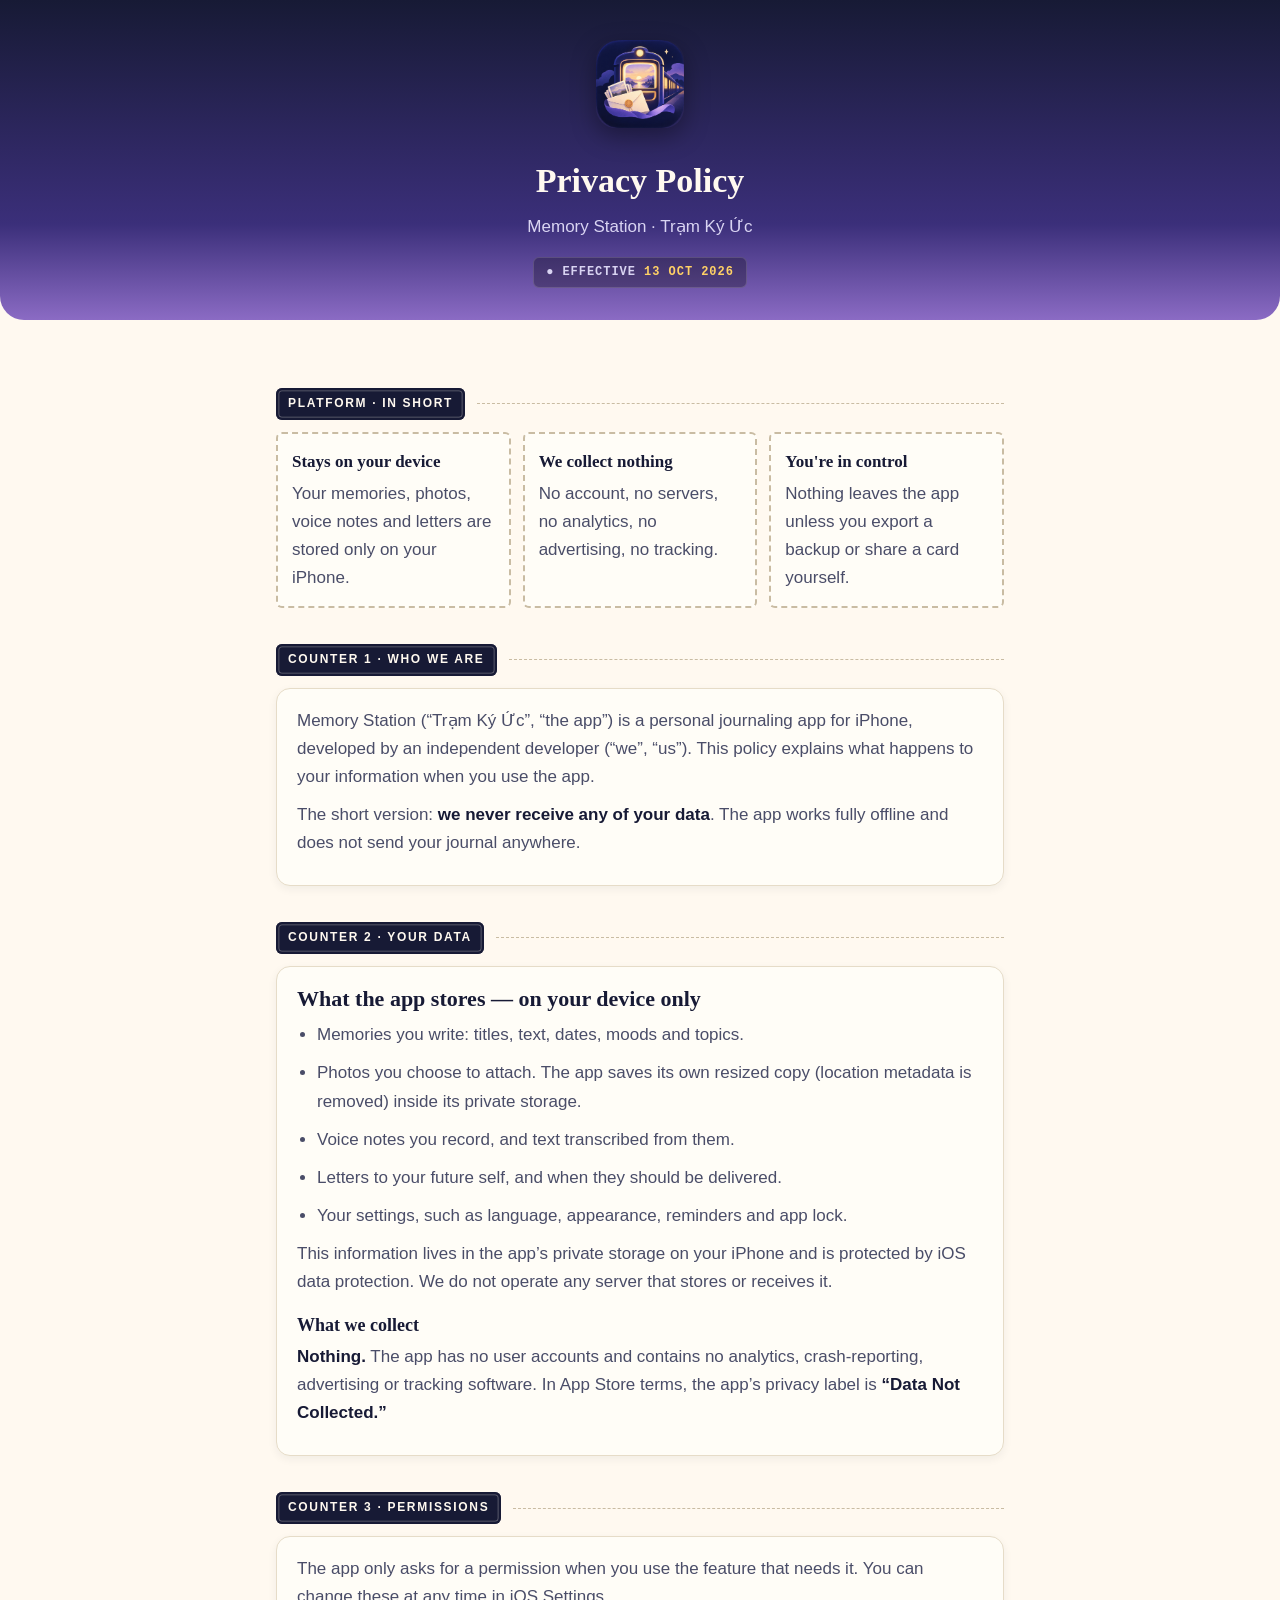
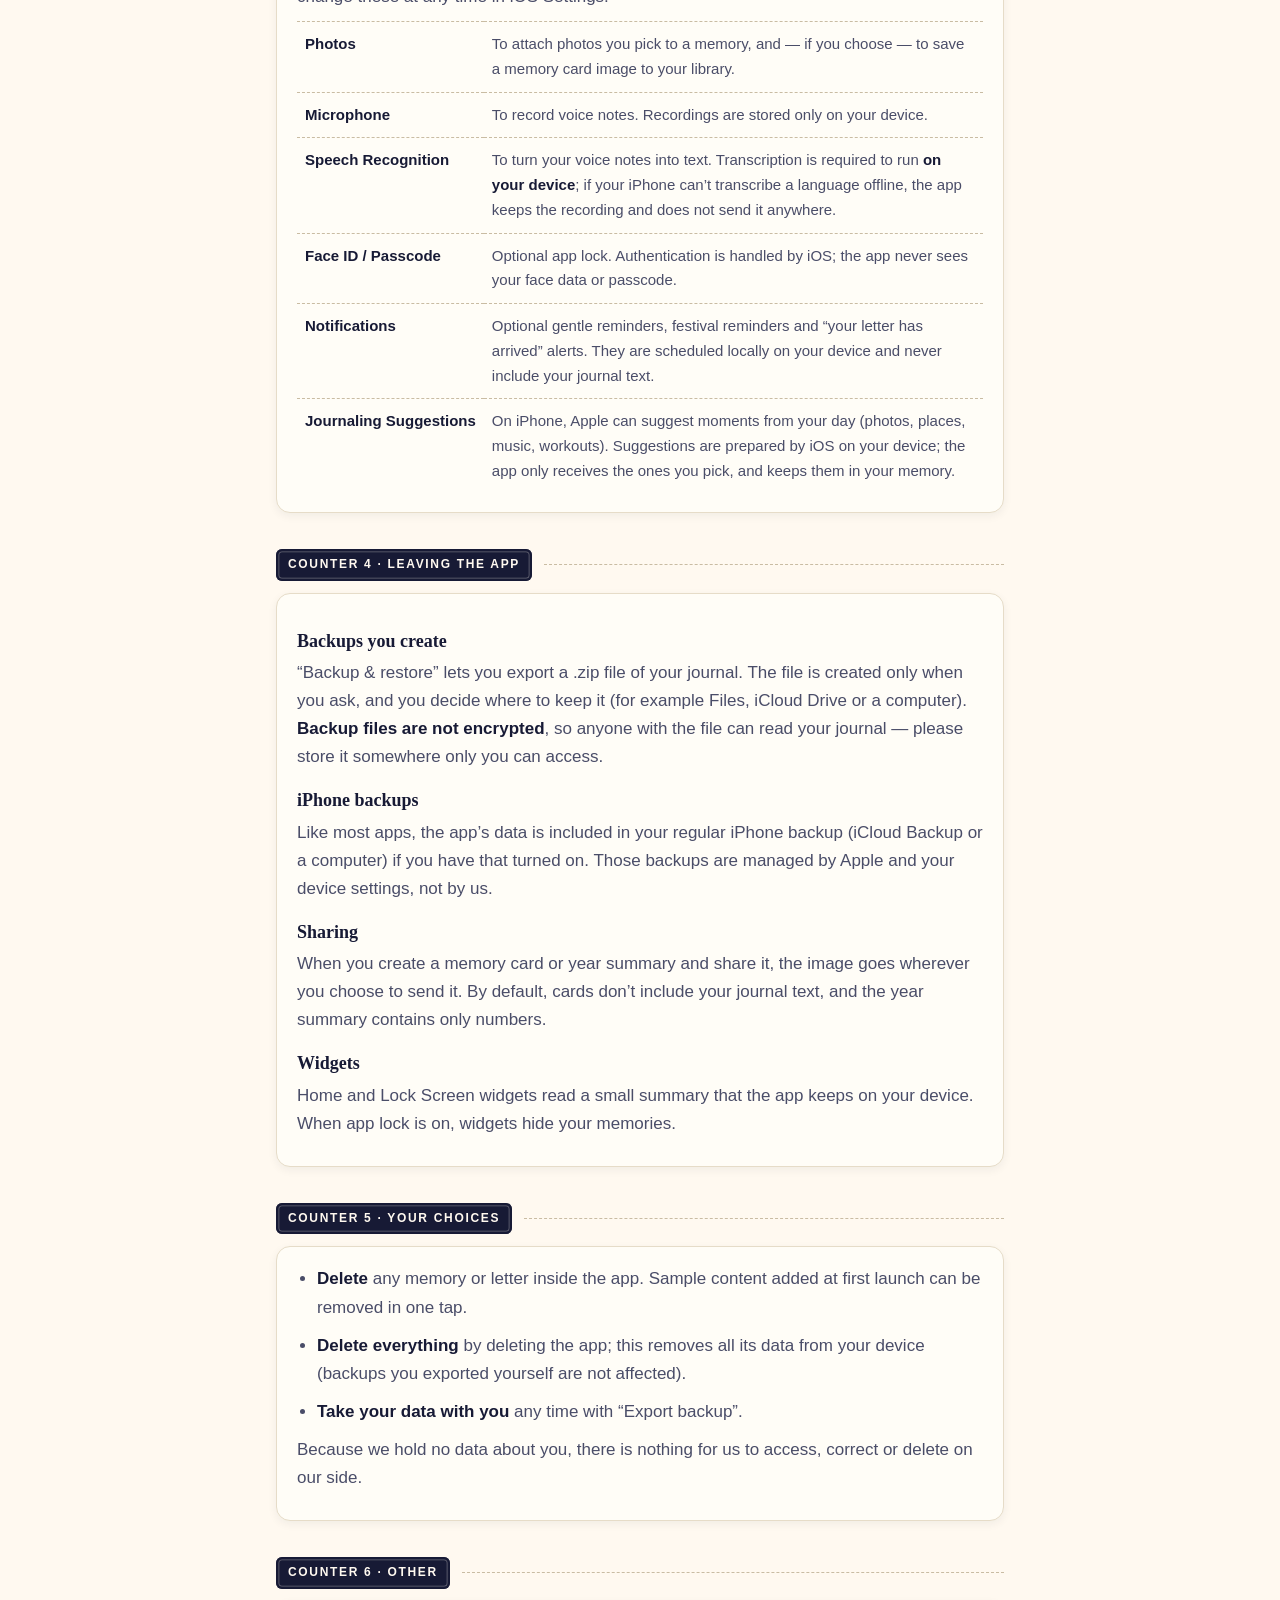
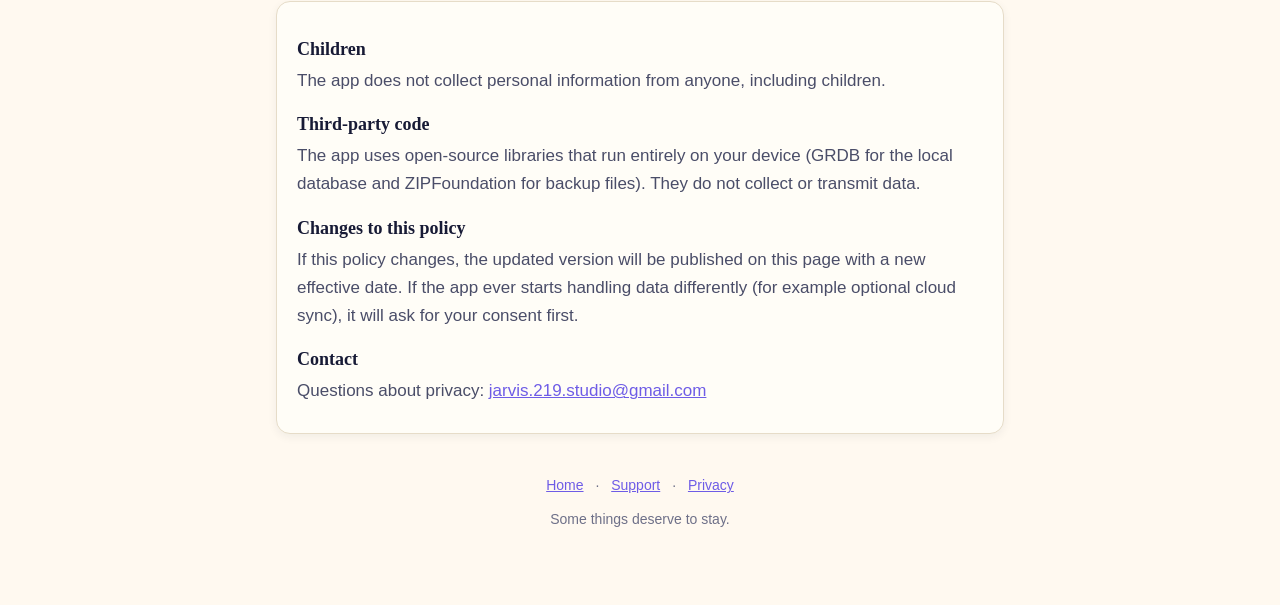
==== privacy/index.html @ 6fb0e3b6 "Add Memory Station privacy policy and support pages" ====
<!doctype html>
<html lang="en">
<head>
<meta charset="utf-8">
<meta name="viewport" content="width=device-width, initial-scale=1">
<title>Privacy Policy — Memory Station (Trạm Ký Ức)</title>
<meta name="description" content="Memory Station is a private journal. Your memories stay on your device; we collect no data.">
<link rel="icon" href="../icon.png">
<link rel="stylesheet" href="../style.css">
</head>
<body>
<header class="hero">
  <img src="../icon.png" alt="">
  <h1>Privacy Policy</h1>
  <p>Memory Station · Trạm Ký Ức</p>
  <div class="board">● EFFECTIVE <b>13 OCT 2026</b></div>
</header>

<main class="wrap">
  <div class="sign"><span>Platform · In short</span></div>
  <div class="summary">
    <div class="stamp"><b>Stays on your device</b>Your memories, photos, voice notes and letters are stored only on your iPhone.</div>
    <div class="stamp"><b>We collect nothing</b>No account, no servers, no analytics, no advertising, no tracking.</div>
    <div class="stamp"><b>You're in control</b>Nothing leaves the app unless you export a backup or share a card yourself.</div>
  </div>

  <div class="sign"><span>Counter 1 · Who we are</span></div>
  <div class="ticket">
    <p>Memory Station (“Trạm Ký Ức”, “the app”) is a personal journaling app for iPhone, developed by an independent developer (“we”, “us”). This policy explains what happens to your information when you use the app.</p>
    <p>The short version: <strong>we never receive any of your data</strong>. The app works fully offline and does not send your journal anywhere.</p>
  </div>

  <div class="sign"><span>Counter 2 · Your data</span></div>
  <div class="ticket">
    <h2>What the app stores — on your device only</h2>
    <ul>
      <li>Memories you write: titles, text, dates, moods and topics.</li>
      <li>Photos you choose to attach. The app saves its own resized copy (location metadata is removed) inside its private storage.</li>
      <li>Voice notes you record, and text transcribed from them.</li>
      <li>Letters to your future self, and when they should be delivered.</li>
      <li>Your settings, such as language, appearance, reminders and app lock.</li>
    </ul>
    <p>This information lives in the app’s private storage on your iPhone and is protected by iOS data protection. We do not operate any server that stores or receives it.</p>

    <h3>What we collect</h3>
    <p><strong>Nothing.</strong> The app has no user accounts and contains no analytics, crash-reporting, advertising or tracking software. In App Store terms, the app’s privacy label is <strong>“Data Not Collected.”</strong></p>
  </div>

  <div class="sign"><span>Counter 3 · Permissions</span></div>
  <div class="ticket">
    <p>The app only asks for a permission when you use the feature that needs it. You can change these at any time in iOS Settings.</p>
    <table>
      <tr><th>Photos</th><td>To attach photos you pick to a memory, and — if you choose — to save a memory card image to your library.</td></tr>
      <tr><th>Microphone</th><td>To record voice notes. Recordings are stored only on your device.</td></tr>
      <tr><th>Speech Recognition</th><td>To turn your voice notes into text. Transcription is required to run <strong>on your device</strong>; if your iPhone can’t transcribe a language offline, the app keeps the recording and does not send it anywhere.</td></tr>
      <tr><th>Face ID / Passcode</th><td>Optional app lock. Authentication is handled by iOS; the app never sees your face data or passcode.</td></tr>
      <tr><th>Notifications</th><td>Optional gentle reminders, festival reminders and “your letter has arrived” alerts. They are scheduled locally on your device and never include your journal text.</td></tr>
      <tr><th>Journaling Suggestions</th><td>On iPhone, Apple can suggest moments from your day (photos, places, music, workouts). Suggestions are prepared by iOS on your device; the app only receives the ones you pick, and keeps them in your memory.</td></tr>
    </table>
  </div>

  <div class="sign"><span>Counter 4 · Leaving the app</span></div>
  <div class="ticket">
    <h3>Backups you create</h3>
    <p>“Backup &amp; restore” lets you export a .zip file of your journal. The file is created only when you ask, and you decide where to keep it (for example Files, iCloud Drive or a computer). <strong>Backup files are not encrypted</strong>, so anyone with the file can read your journal — please store it somewhere only you can access.</p>
    <h3>iPhone backups</h3>
    <p>Like most apps, the app’s data is included in your regular iPhone backup (iCloud Backup or a computer) if you have that turned on. Those backups are managed by Apple and your device settings, not by us.</p>
    <h3>Sharing</h3>
    <p>When you create a memory card or year summary and share it, the image goes wherever you choose to send it. By default, cards don’t include your journal text, and the year summary contains only numbers.</p>
    <h3>Widgets</h3>
    <p>Home and Lock Screen widgets read a small summary that the app keeps on your device. When app lock is on, widgets hide your memories.</p>
  </div>

  <div class="sign"><span>Counter 5 · Your choices</span></div>
  <div class="ticket">
    <ul>
      <li><strong>Delete</strong> any memory or letter inside the app. Sample content added at first launch can be removed in one tap.</li>
      <li><strong>Delete everything</strong> by deleting the app; this removes all its data from your device (backups you exported yourself are not affected).</li>
      <li><strong>Take your data with you</strong> any time with “Export backup”.</li>
    </ul>
    <p>Because we hold no data about you, there is nothing for us to access, correct or delete on our side.</p>
  </div>

  <div class="sign"><span>Counter 6 · Other</span></div>
  <div class="ticket">
    <h3>Children</h3>
    <p>The app does not collect personal information from anyone, including children.</p>
    <h3>Third-party code</h3>
    <p>The app uses open-source libraries that run entirely on your device (GRDB for the local database and ZIPFoundation for backup files). They do not collect or transmit data.</p>
    <h3>Changes to this policy</h3>
    <p>If this policy changes, the updated version will be published on this page with a new effective date. If the app ever starts handling data differently (for example optional cloud sync), it will ask for your consent first.</p>
    <h3>Contact</h3>
    <p>Questions about privacy: <a href="mailto:jarvis.219.studio@gmail.com">jarvis.219.studio@gmail.com</a></p>
  </div>

  <footer>
    <p><a href="../">Home</a> · <a href="../support/">Support</a> · <a href="./">Privacy</a></p>
    <p>Some things deserve to stay.</p>
  </footer>
</main>
</body>
</html>
---- style.css ----
:root {
  --bg: #FFF9F0; --paper: #FFFDF7; --edge: #E6DCC8; --perf: #C9BCA3;
  --ink: #171A35; --ink-2: #4A4D68; --muted: #6E7088;
  --primary: #6E5CE6; --gold: #FFD166; --navy: #171A35; --warn: #A15C00;
}
@media (prefers-color-scheme: dark) {
  :root:not([data-theme="light"]) {
    --bg: #101226; --paper: #1D2044; --edge: #343869; --perf: #4A4E80;
    --ink: #F5F1EA; --ink-2: #C4C2D6; --muted: #9496AE; --primary: #9D90F8; --warn: #FFC56B;
  }
}
* { box-sizing: border-box; }
html { -webkit-text-size-adjust: 100%; }
body {
  margin: 0; background: var(--bg); color: var(--ink-2);
  font: 17px/1.65 -apple-system, BlinkMacSystemFont, "Segoe UI", Roboto, sans-serif;
}
.wrap { max-width: 760px; margin: 0 auto; padding: 32px 16px 64px; }
header.hero {
  background: linear-gradient(180deg, #171A35, #3B2F7A 70%, #8B6BC4);
  color: #FFF9F0; border-radius: 0 0 24px 24px; padding: 40px 16px 32px; text-align: center;
}
header.hero img { width: 88px; height: 88px; border-radius: 20px; box-shadow: 0 8px 24px rgba(0,0,0,.35); }
header.hero h1 { font-family: "New York", "Iowan Old Style", Georgia, serif; font-size: 34px; margin: 16px 0 4px; color: #FFF9F0; }
header.hero p { margin: 0; color: #D9D4F2; }
.board {
  display: inline-block; margin-top: 16px; padding: 6px 12px; border-radius: 6px;
  background: rgba(0,0,0,.28); border: 1px solid rgba(255,249,240,.15);
  font: 700 12px/1.4 ui-monospace, Menlo, monospace; letter-spacing: .08em; color: #D9D4F2;
}
.board b { color: var(--gold); font-weight: 700; }
.sign {
  display: flex; align-items: center; gap: 12px; margin: 36px 0 12px;
}
.sign span {
  background: var(--navy); color: #FFF9F0; border-radius: 6px; padding: 6px 12px;
  font-size: 12px; font-weight: 800; letter-spacing: .14em; text-transform: uppercase;
  box-shadow: inset 0 0 0 2.5px var(--navy), inset 0 0 0 3.3px rgba(255,249,240,.35);
}
.sign::after { content: ""; flex: 1; border-top: 1.5px dashed var(--perf); }
.ticket {
  background: var(--paper); border: 1px solid var(--edge); border-radius: 14px;
  padding: 18px 20px; box-shadow: 0 3px 10px rgba(23,26,53,.06);
}
.ticket + .ticket { margin-top: 12px; }
h2, h3 { font-family: "New York", "Iowan Old Style", Georgia, serif; color: var(--ink); line-height: 1.3; }
h2 { font-size: 22px; margin: 0 0 8px; }
h3 { font-size: 18px; margin: 18px 0 6px; }
p, li { margin: 0 0 10px; }
ul { padding-left: 20px; margin: 0 0 10px; }
strong { color: var(--ink); }
a { color: var(--primary); }
.summary { display: grid; grid-template-columns: repeat(auto-fit, minmax(200px, 1fr)); gap: 12px; }
.stamp {
  background: var(--paper); border: 2px dashed var(--perf); border-radius: 6px; padding: 14px;
}
.stamp b { display: block; color: var(--ink); font-family: "New York", Georgia, serif; font-size: 17px; margin-bottom: 4px; }
table { width: 100%; border-collapse: collapse; font-size: 15px; }
th, td { text-align: left; vertical-align: top; padding: 10px 8px; border-top: 1px dashed var(--perf); }
th { color: var(--ink); font-weight: 600; white-space: nowrap; }
.muted { color: var(--muted); font-size: 14px; }
footer { margin-top: 40px; text-align: center; color: var(--muted); font-size: 14px; }
footer a { margin: 0 8px; }
@media (max-width: 520px) { th { white-space: normal; } header.hero h1 { font-size: 28px; } }
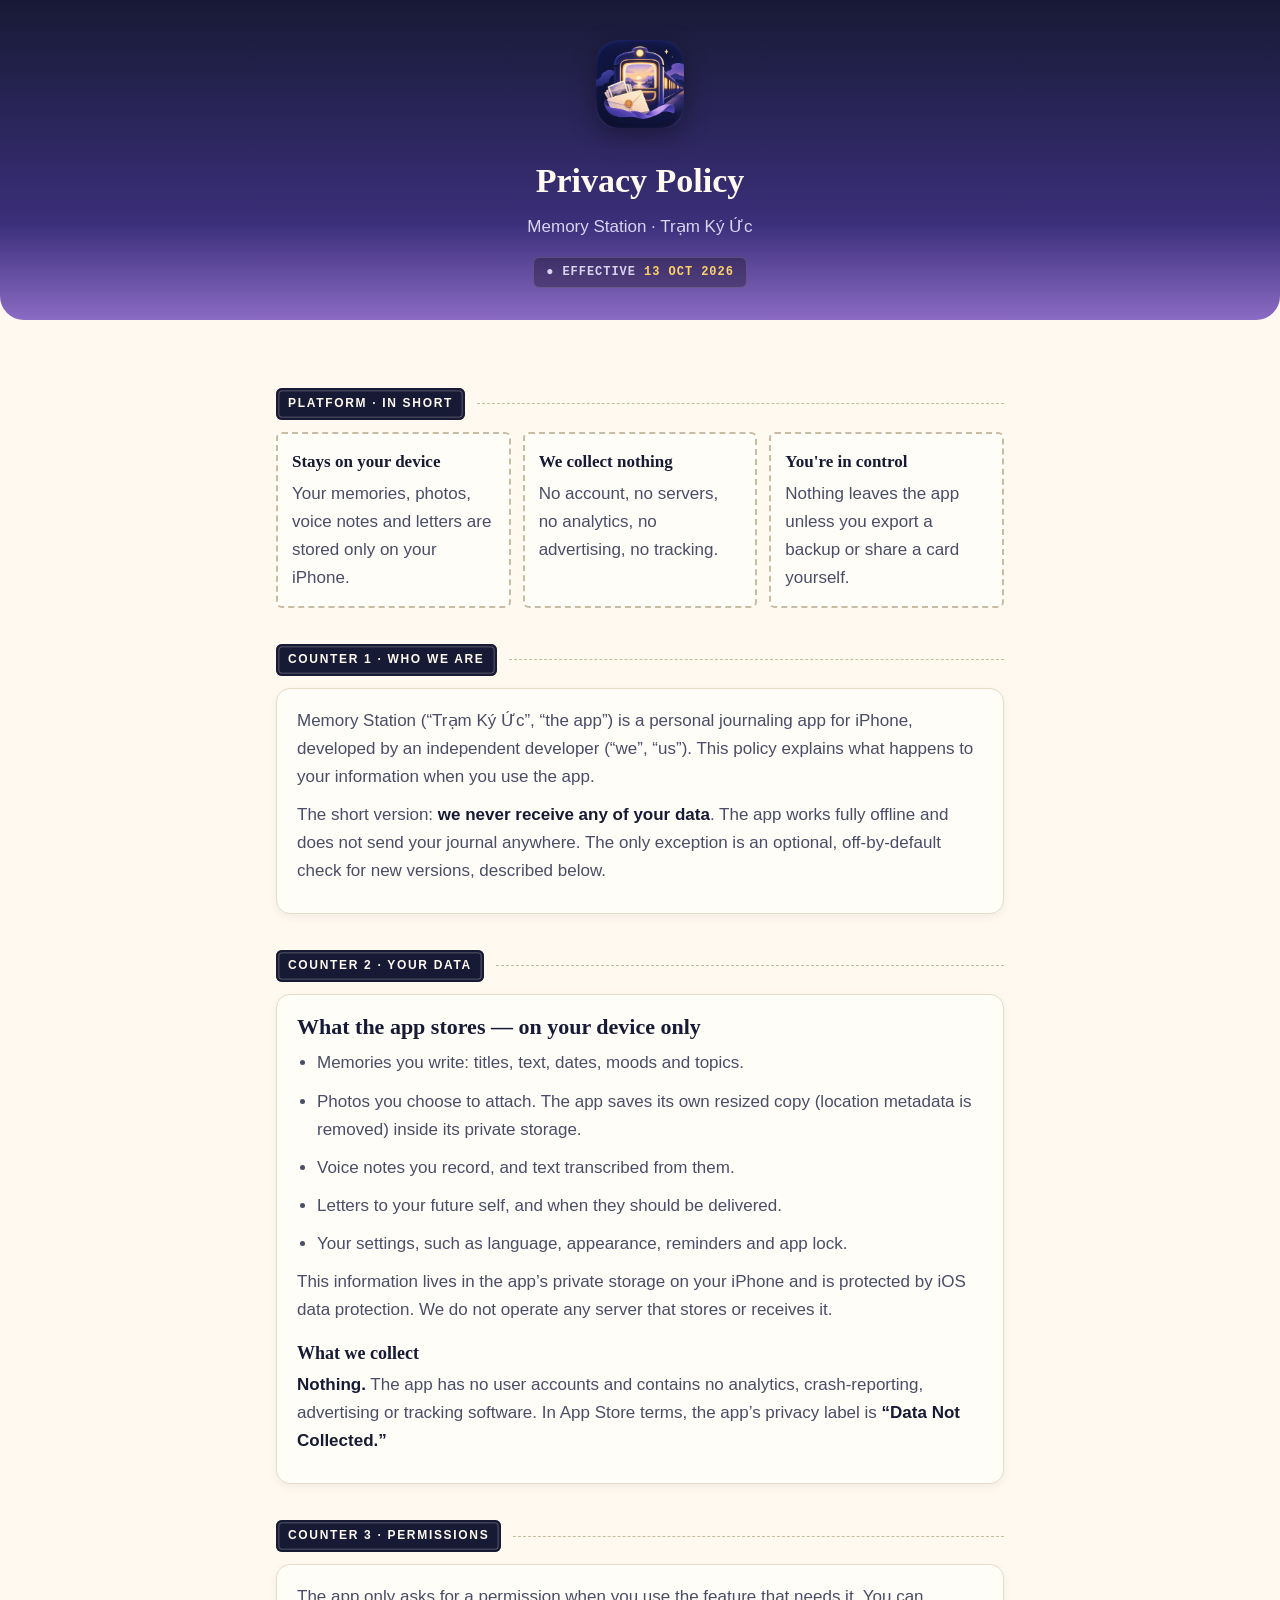
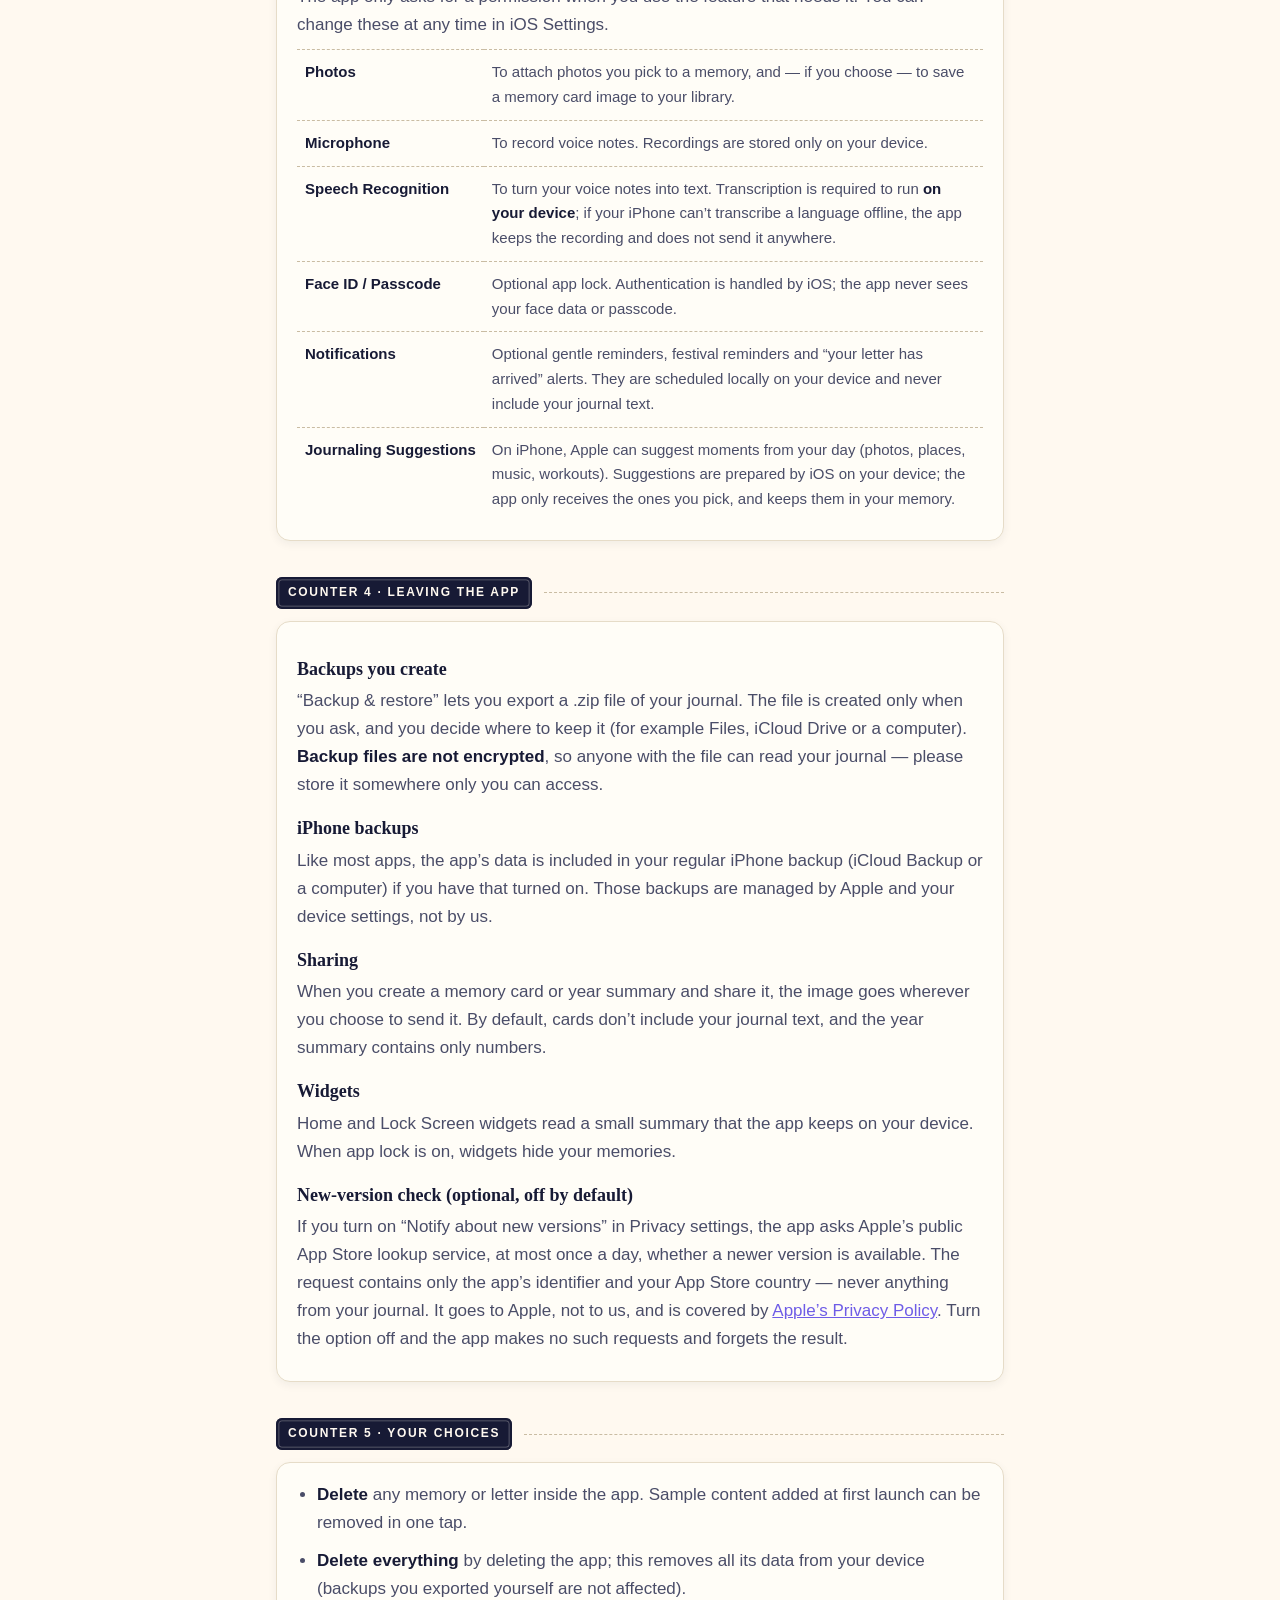
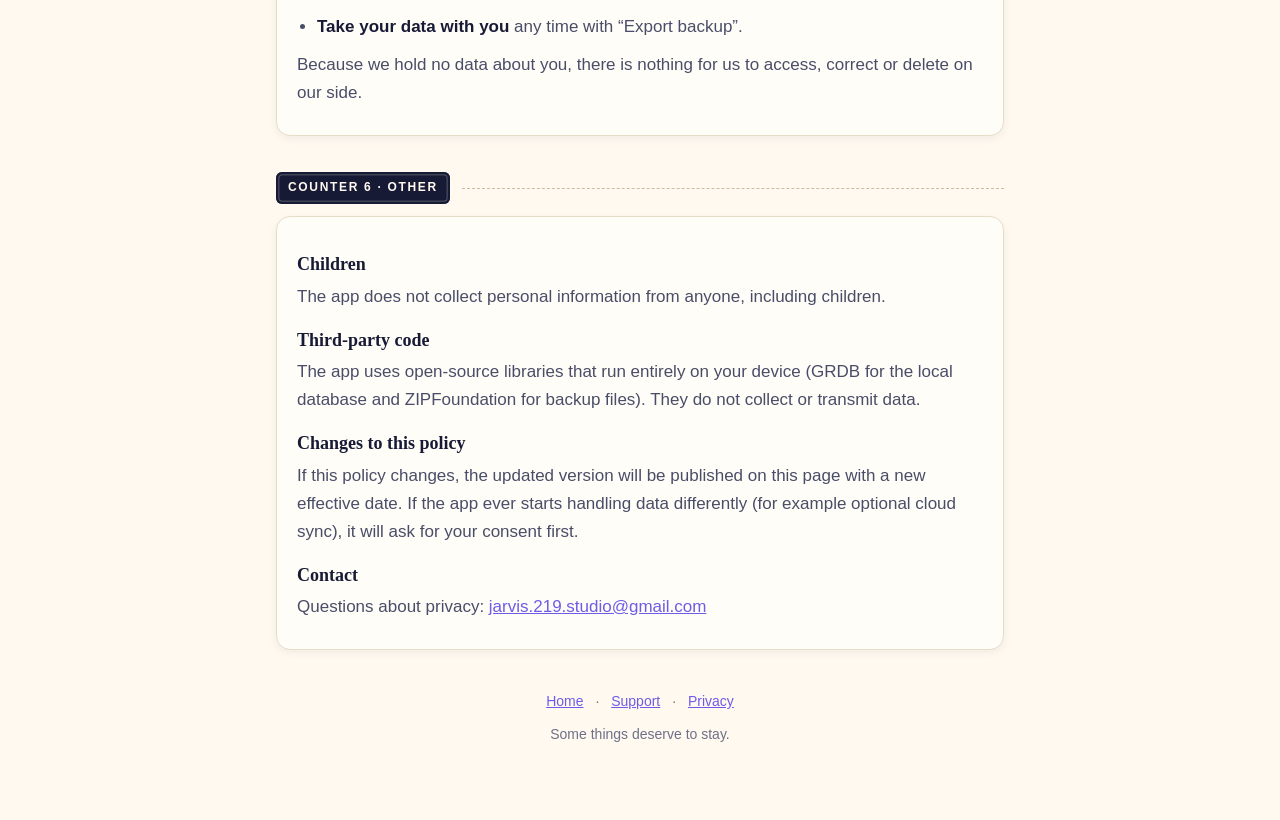
==== commit 58e6afd9: "Privacy: describe optional new-version check" ====
--- a/privacy/index.html
+++ b/privacy/index.html
@@ -27,7 +27,7 @@
   <div class="sign"><span>Counter 1 · Who we are</span></div>
   <div class="ticket">
     <p>Memory Station (“Trạm Ký Ức”, “the app”) is a personal journaling app for iPhone, developed by an independent developer (“we”, “us”). This policy explains what happens to your information when you use the app.</p>
-    <p>The short version: <strong>we never receive any of your data</strong>. The app works fully offline and does not send your journal anywhere.</p>
+    <p>The short version: <strong>we never receive any of your data</strong>. The app works fully offline and does not send your journal anywhere. The only exception is an optional, off-by-default check for new versions, described below.</p>
   </div>
 
   <div class="sign"><span>Counter 2 · Your data</span></div>
@@ -69,6 +69,8 @@
     <p>When you create a memory card or year summary and share it, the image goes wherever you choose to send it. By default, cards don’t include your journal text, and the year summary contains only numbers.</p>
     <h3>Widgets</h3>
     <p>Home and Lock Screen widgets read a small summary that the app keeps on your device. When app lock is on, widgets hide your memories.</p>
+    <h3>New-version check (optional, off by default)</h3>
+    <p>If you turn on “Notify about new versions” in Privacy settings, the app asks Apple’s public App Store lookup service, at most once a day, whether a newer version is available. The request contains only the app’s identifier and your App Store country — never anything from your journal. It goes to Apple, not to us, and is covered by <a href="https://www.apple.com/legal/privacy/">Apple’s Privacy Policy</a>. Turn the option off and the app makes no such requests and forgets the result.</p>
   </div>
 
   <div class="sign"><span>Counter 5 · Your choices</span></div>
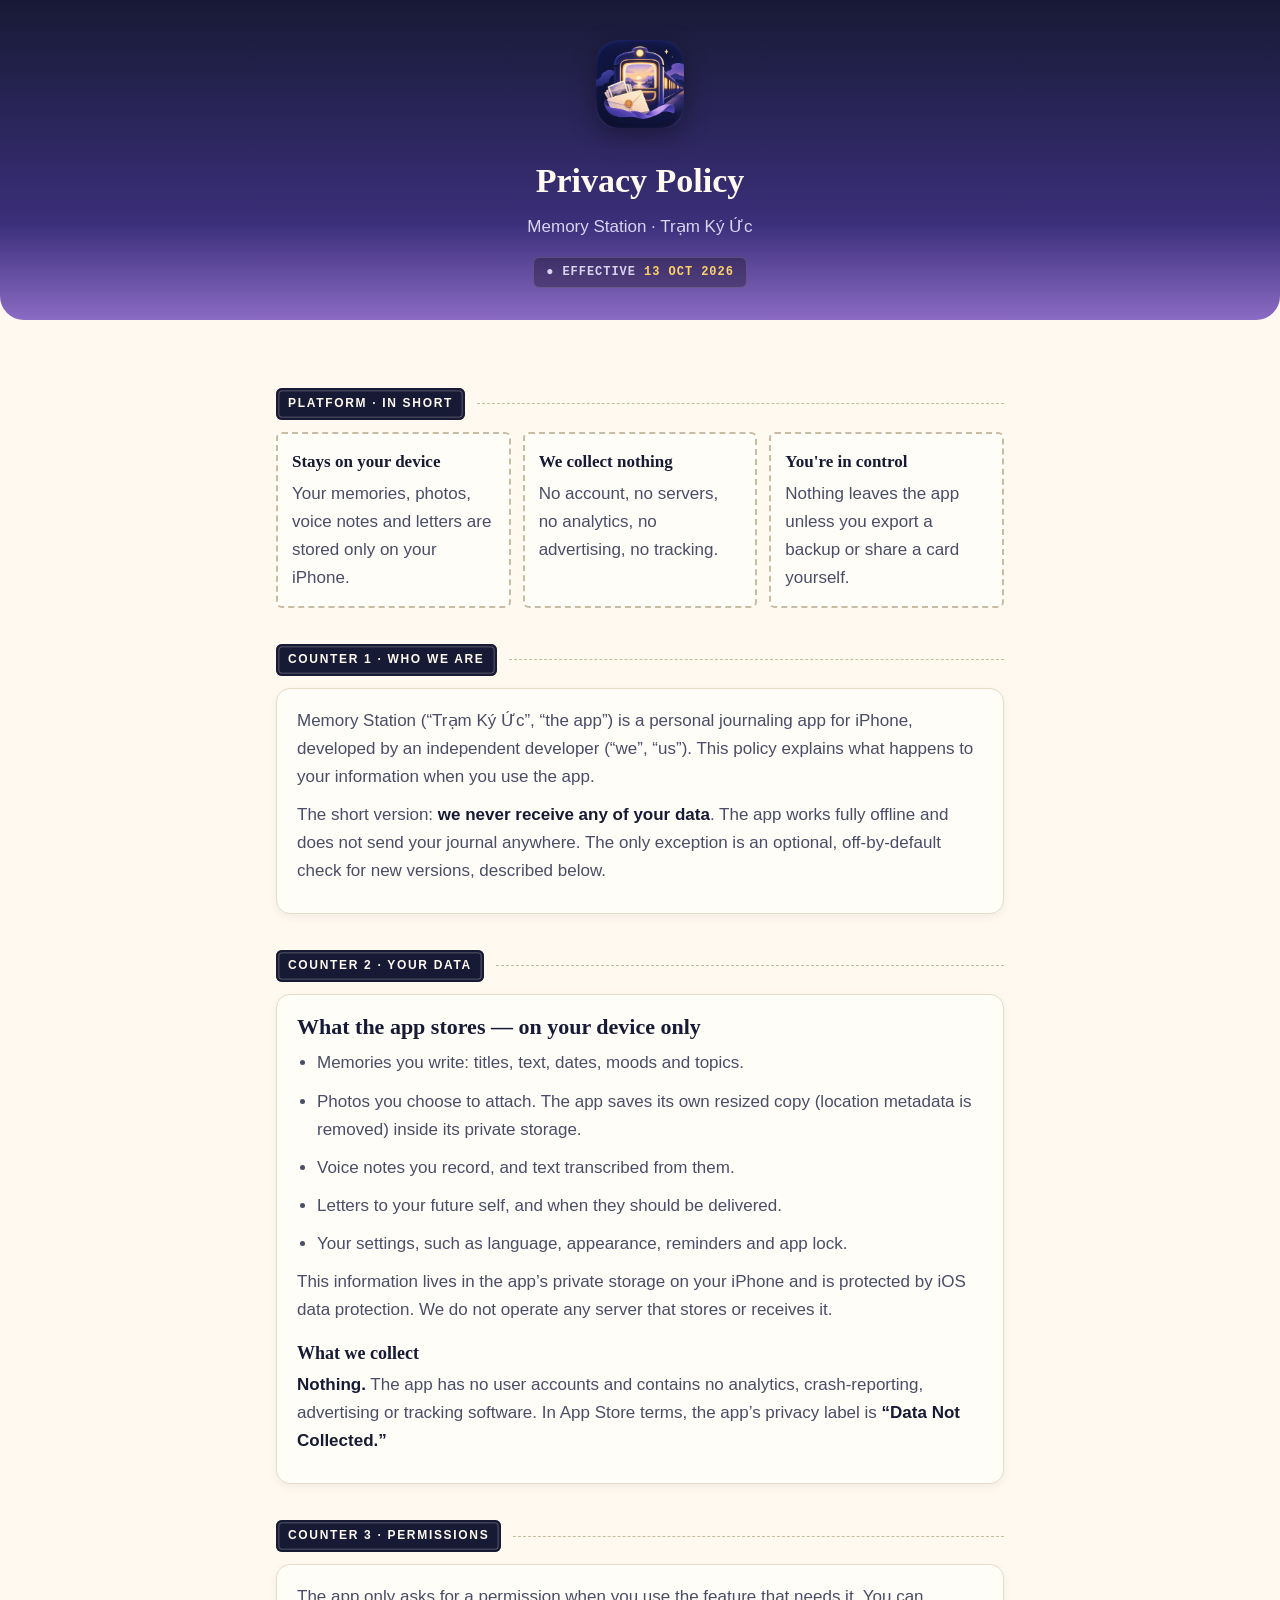
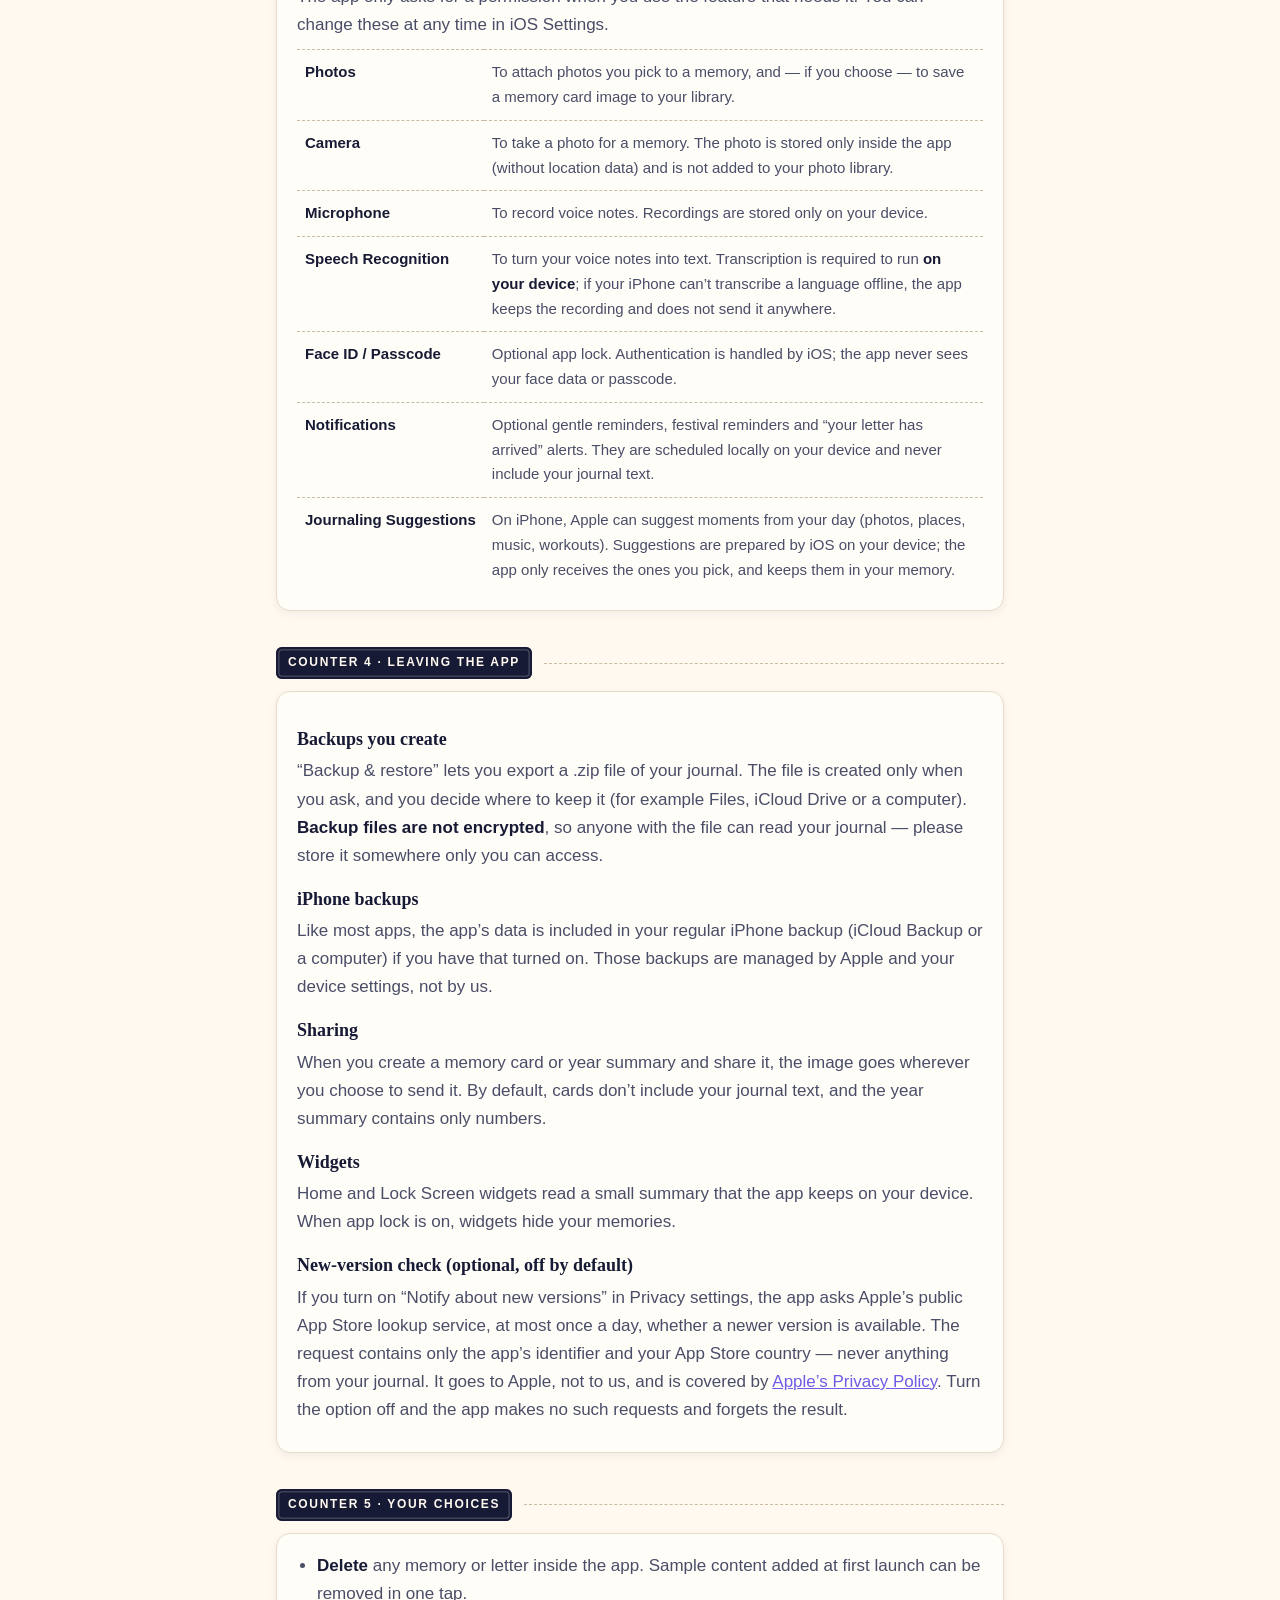
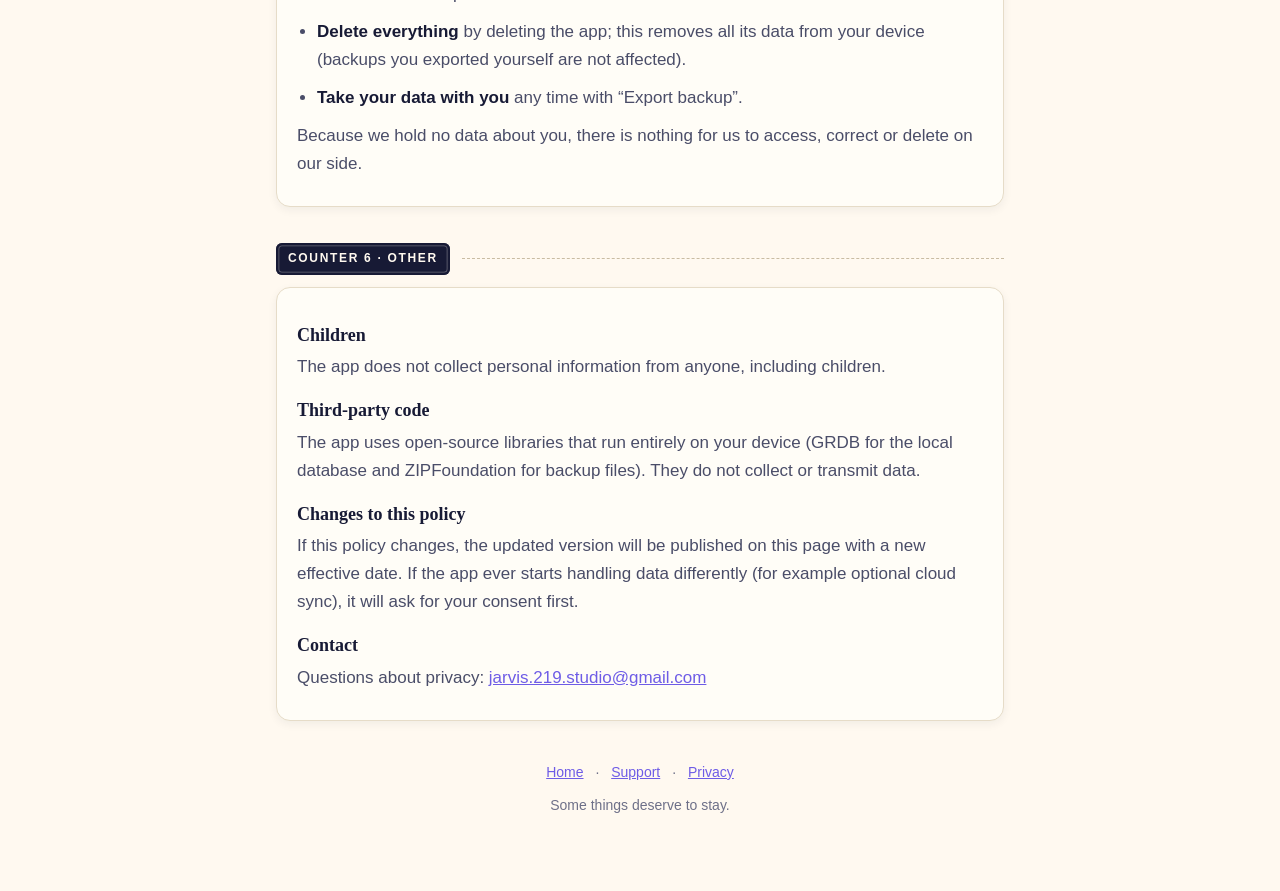
==== commit 6c947b02: "Site: camera permission, photo album, year picker, update check FAQ" ====
--- a/privacy/index.html
+++ b/privacy/index.html
@@ -51,6 +51,7 @@
     <p>The app only asks for a permission when you use the feature that needs it. You can change these at any time in iOS Settings.</p>
     <table>
       <tr><th>Photos</th><td>To attach photos you pick to a memory, and — if you choose — to save a memory card image to your library.</td></tr>
+      <tr><th>Camera</th><td>To take a photo for a memory. The photo is stored only inside the app (without location data) and is not added to your photo library.</td></tr>
       <tr><th>Microphone</th><td>To record voice notes. Recordings are stored only on your device.</td></tr>
       <tr><th>Speech Recognition</th><td>To turn your voice notes into text. Transcription is required to run <strong>on your device</strong>; if your iPhone can’t transcribe a language offline, the app keeps the recording and does not send it anywhere.</td></tr>
       <tr><th>Face ID / Passcode</th><td>Optional app lock. Authentication is handled by iOS; the app never sees your face data or passcode.</td></tr>
